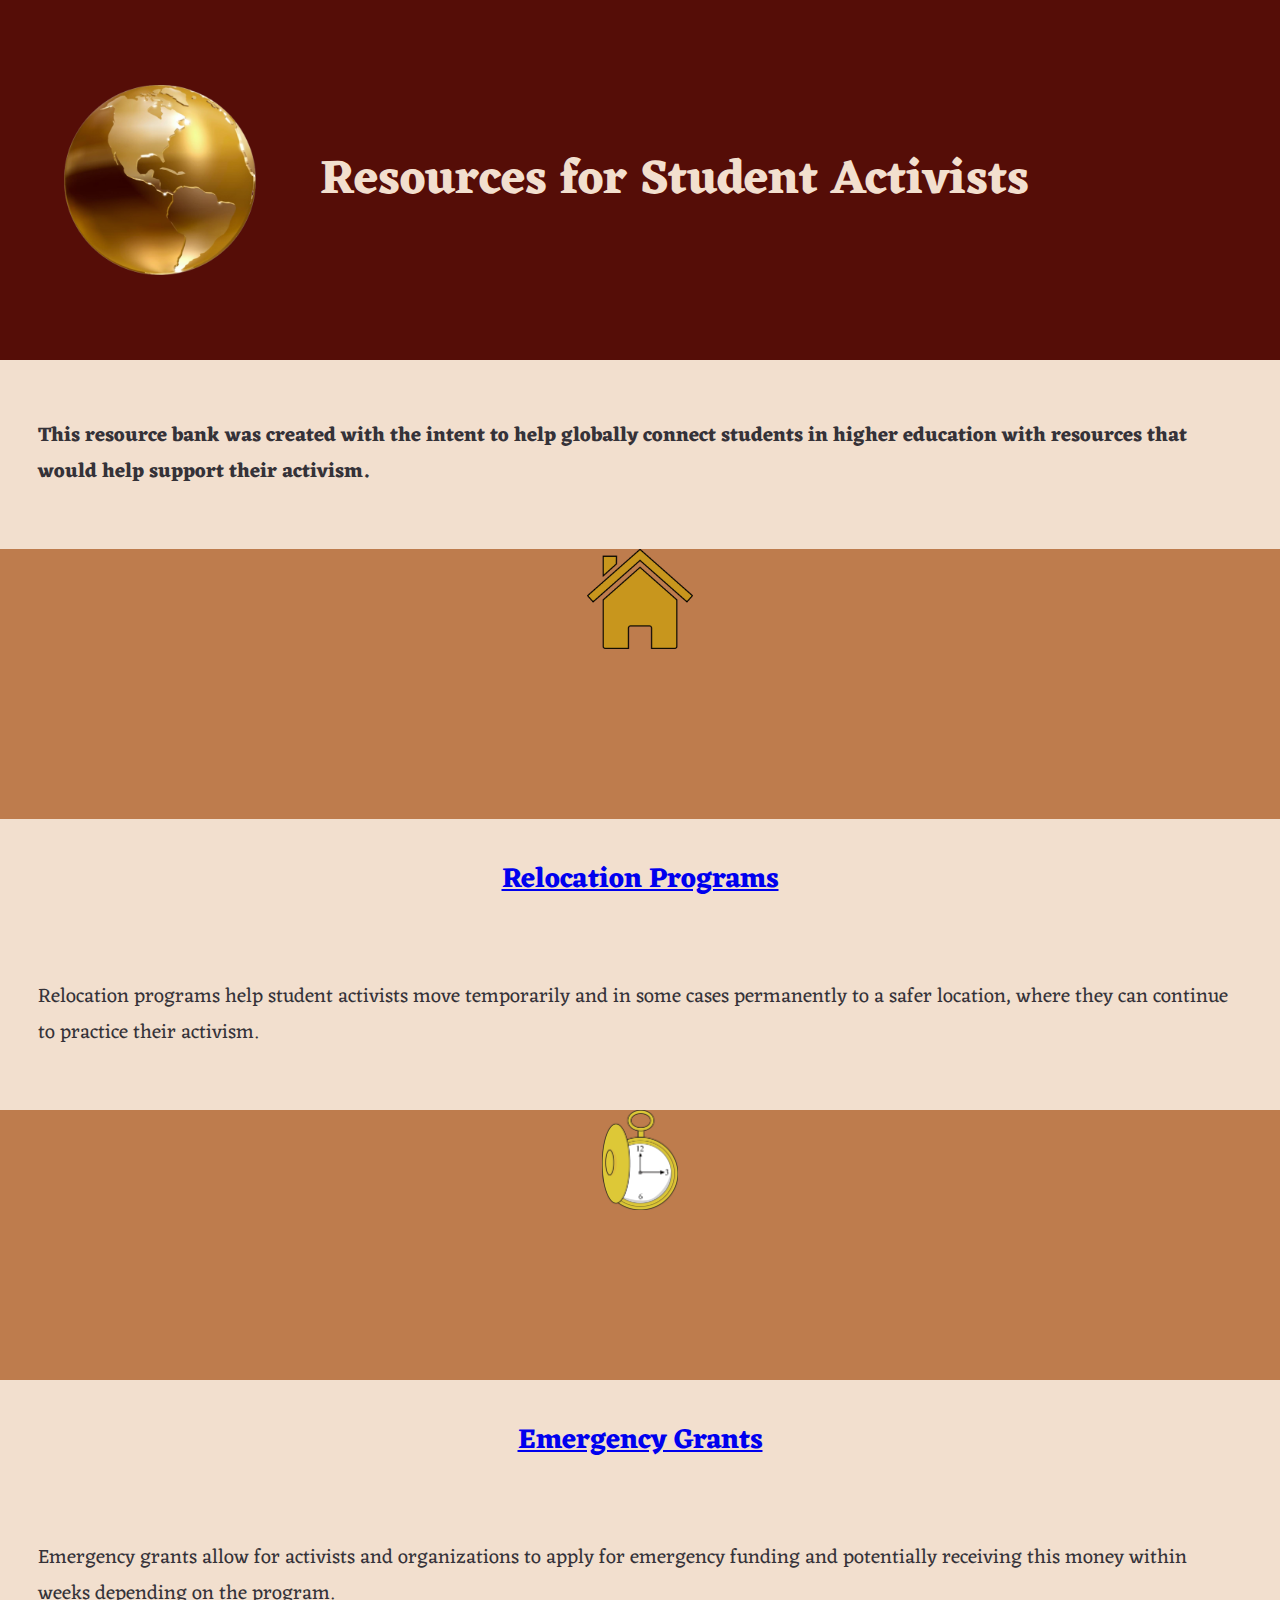
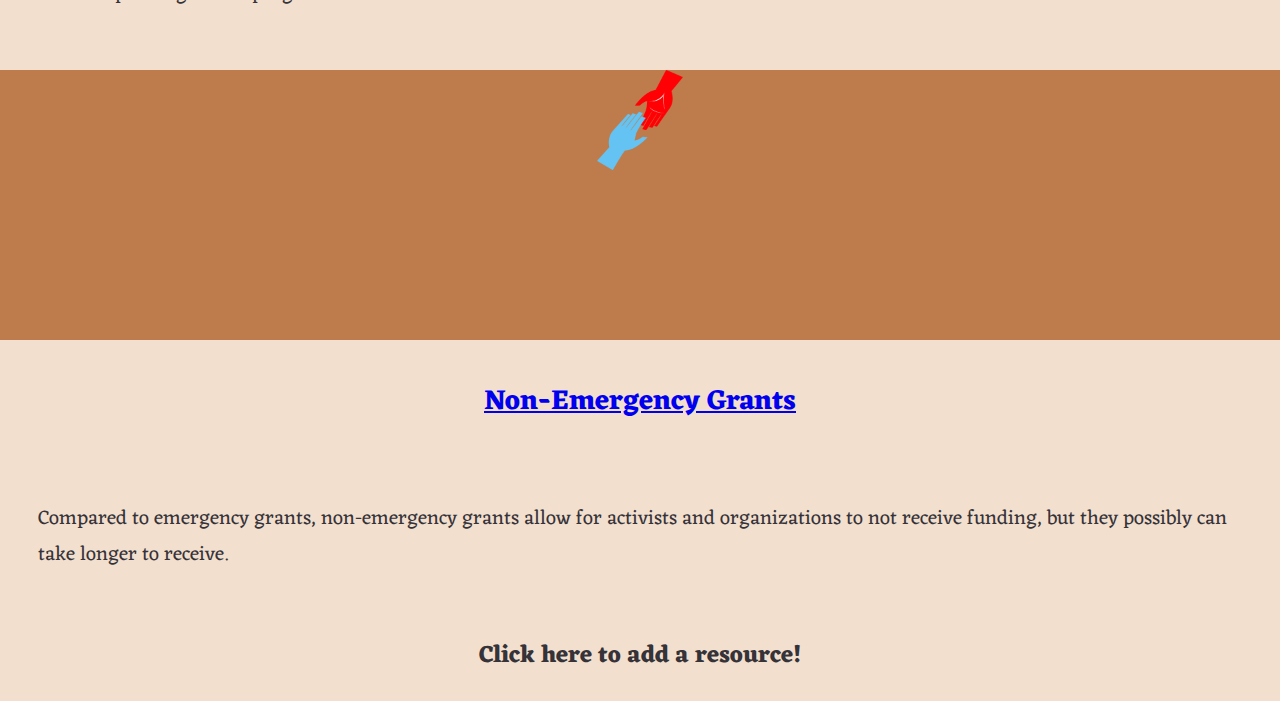
==== index.html @ 2c311758 "Sub section images and links added" ====
<!DOCTYPE html> 
<html lang="en">
    <head>
        <!-- c  onnection to css stylesheet & connection to google fonts-->
        <link rel="stylesheet" href="style.css" />
        <!--<link rel="" href=""main.js>-->
        <!-- connection to javascript -->

        <!--website's title-->
        <title> Student Activist Database </title>
    </head>

    <body>
        <div class="header">
            <!-- Golden globe image header -->  
            <img src="gold_globe.png" class="globe" alt= "A golden globe" height="100px" weight="100px" />
            <h1> Resources for Student Activists </h1>
        </div>
        
        <p><strong> This resource bank was created with the intent to help globally connect students in higher education with resources that would help support their activism. </strong></p>

        <div class="section_header">
            <img src="house.png" class="" alt= "A golden house" height="100" weight="100" />
        </div>

        <h2> <a href="relocation.html"> Relocation Programs </a></h2>
        <p> Relocation programs help student activists move temporarily and in some cases permanently to a safer location, where they can continue to practice their activism. </p>

        <div class="section_header">
            <img src="gold_clock.png" alt= "A golden clock" height="100" weight="100" />
        </div>
        <h2> <a href="emergency_grants.html"> Emergency Grants </a></h2>
        <p> Emergency grants allow for activists and organizations to apply for emergency funding and potentially receiving this money within weeks depending on the program. </p>

        <div class="section_header">
            <img src="hands.png" alt= "Two hands reaching out to each other" height="100" weight="100" />
        </div>
        <h2> <a href="non_emergency_grants.html"> Non-Emergency Grants </a></h2>
        <p> Compared to emergency grants, non-emergency grants allow for activists and organizations to not receive funding, but they possibly can take longer to receive. </p>

        <!-- This needs a comment box/want to add a button somewhere -->
        <h3> Click here to add a resource! </h3>
    
    </body>

</html>
---- style.css ----
@import url("https://fonts.googleapis.com/css?family=Eczar");

nav { 
  display: block;
  background-color: #be7c4d;
  width: 100vw; 
  height: 5vh;
  align-items: center;
}

.header {
  background-color: #550d07;
  width: 100vw;
  height: 75vh;
  display: flex; 
  flex-direction: column;
  justify-content:left;
  align-items: center;
}

.globe {
  padding: 1vw; 
  max-width:20%;
  height:auto;
}

.section_header {
  background-color: #be7c4d;
  width: 100vw;
  height: 30vh;
  text-align: center;
}

h1, h2 {
  font-weight: bold;
}

h1, h2, h3, p {
  font-family: 'Eczar', 'sans-serif';
  overflow-wrap: break-word;
}

h1 {
  color: #f2dfce;
  font-size: 0.75em; 
}

h2 {
  color: #3f220f;
  text-align: center;
  font-size: 0.5em; 
  padding: 1vw;
}

h3 {
  text-align: center;
  font-size: 0.5em; 
}

h3, p {
  color: #353238;
}

p {
  font-size: 0.25em; 
  padding: 3vw;
}

body {
  background-color: #f2dfce;
  margin: 0; 
  padding: 0; 
}

@media (min-width: 650px) {
  .header {
    height: 40vh; 
    flex-direction: row;
  }

  .section_header{
    height: 30vh;
  }

  .globe {
    padding: 5vw;
    max-width: 15%; 
  }

  h1 {
    font-size: 3em;
  }

  h2 {
    font-size: 1.75em; 
  }

  h3 {
    font-size: 1.5em;
  }

  p {
    font-size: 1.25em; 
  }
}
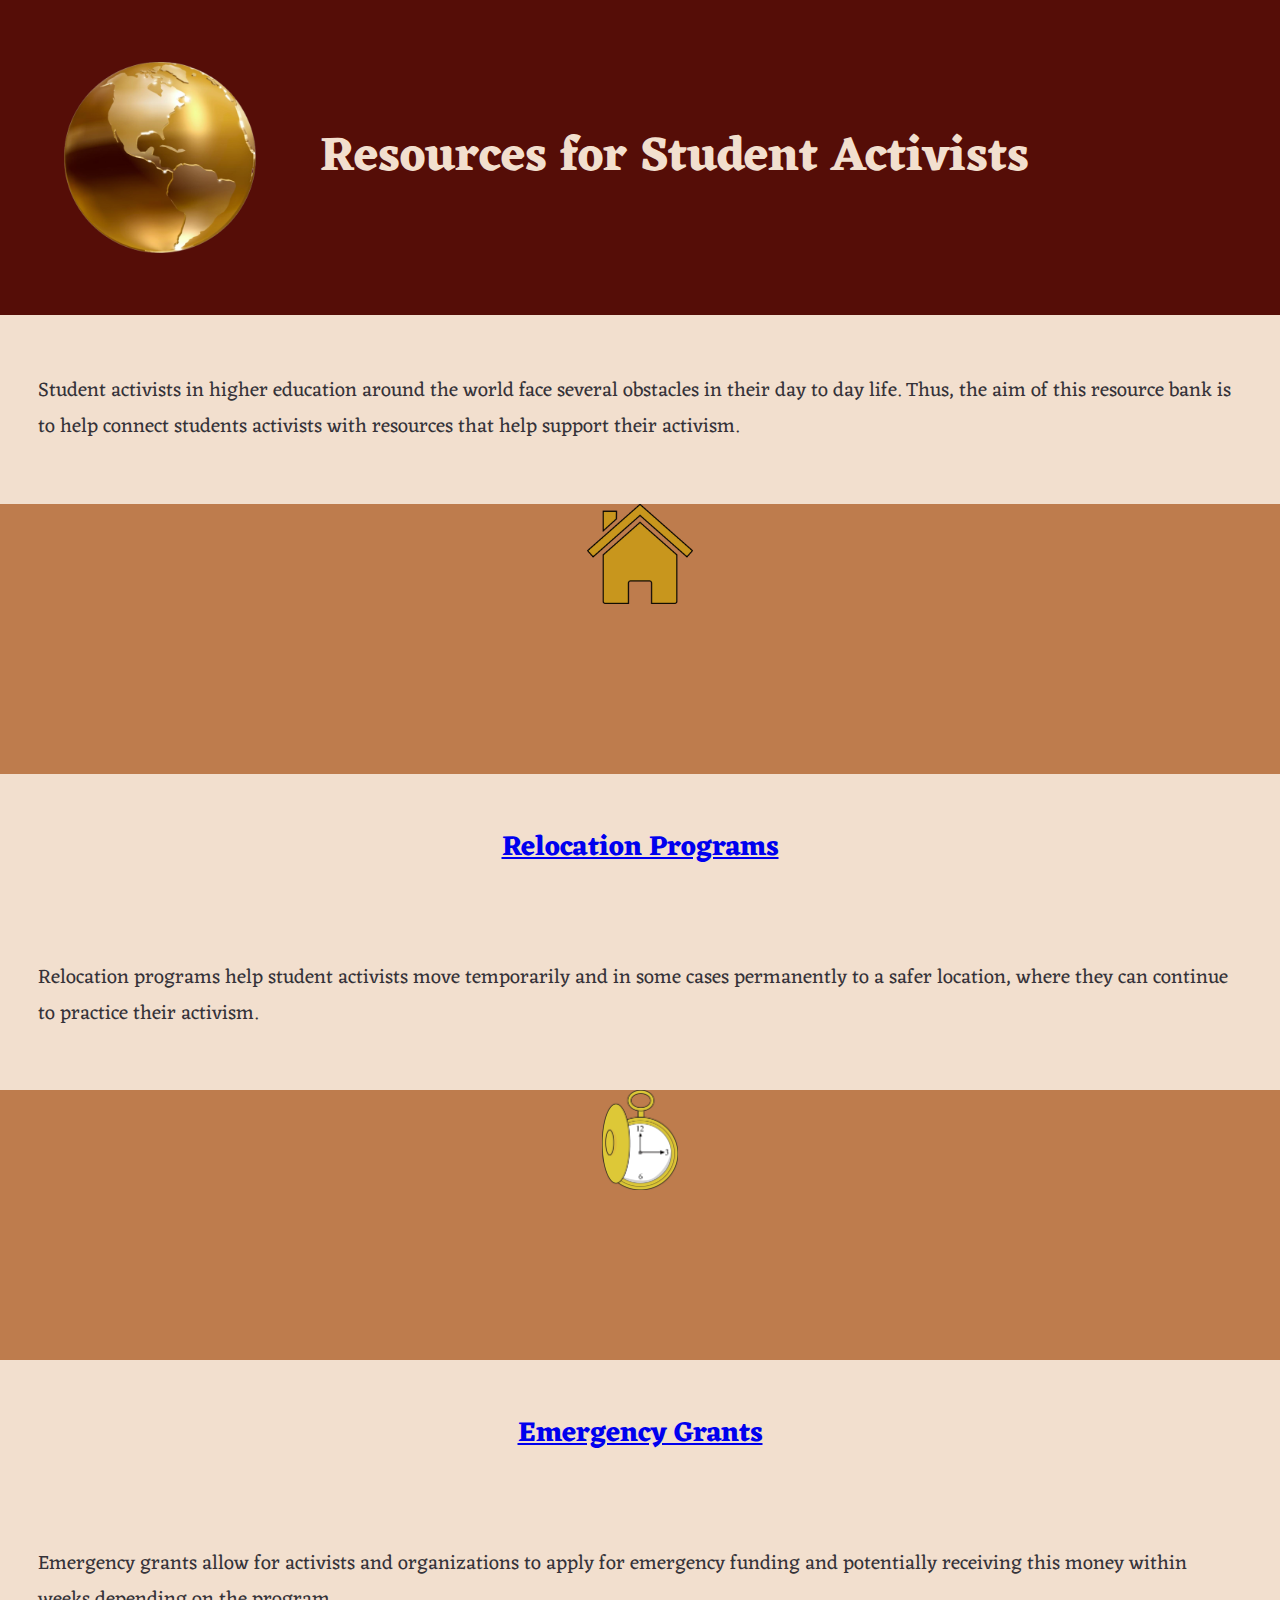
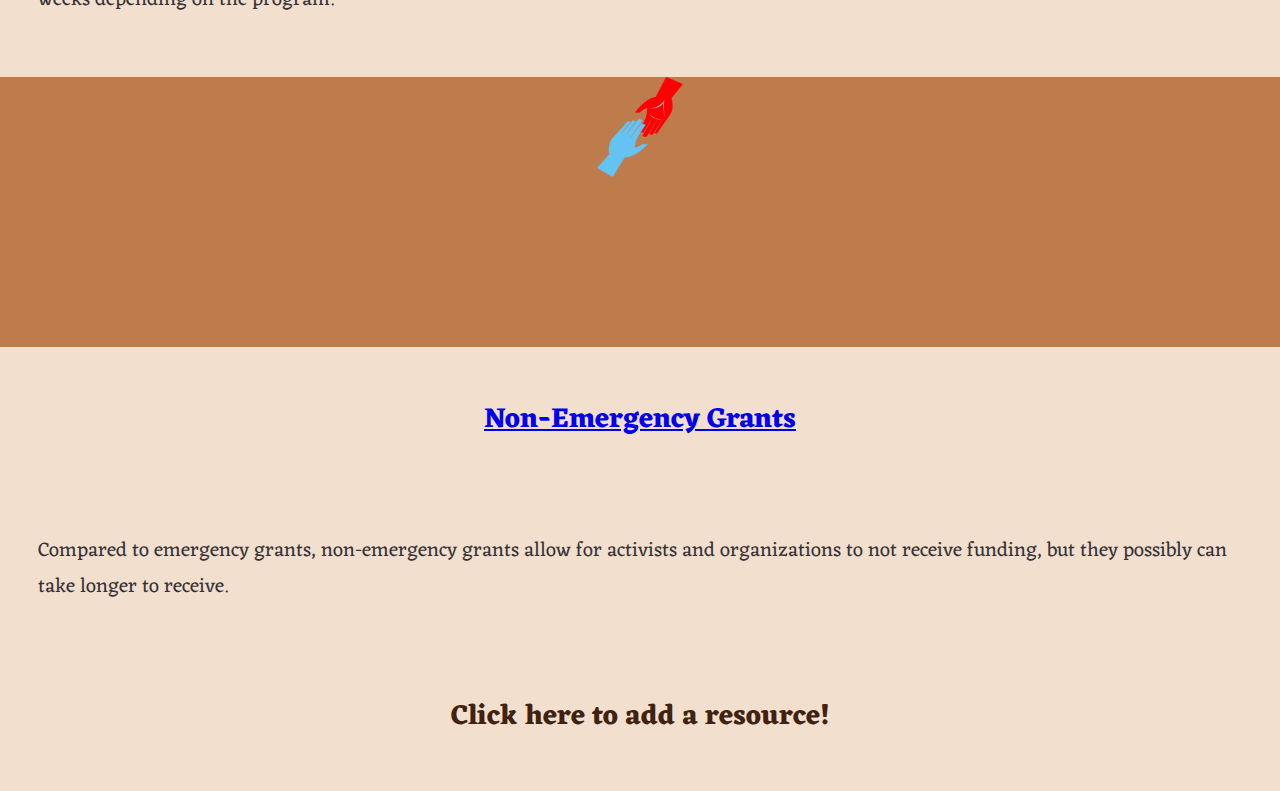
==== commit 55f50622: "Navigation bar updates" ====
--- a/index.html
+++ b/index.html
@@ -1,10 +1,11 @@
 <!DOCTYPE html> 
 <html lang="en">
     <head>
-        <!-- c  onnection to css stylesheet & connection to google fonts-->
+        <!-- connection to css stylesheet & connection to google fonts-->
         <link rel="stylesheet" href="style.css" />
+
+        <!-- connection to javascript -->
         <!--<link rel="" href=""main.js>-->
-        <!-- connection to javascript -->
 
         <!--website's title-->
         <title> Student Activist Database </title>
@@ -12,34 +13,37 @@
 
     <body>
         <div class="header">
-            <!-- Golden globe image header -->  
             <img src="gold_globe.png" class="globe" alt= "A golden globe" height="100px" weight="100px" />
             <h1> Resources for Student Activists </h1>
         </div>
         
-        <p><strong> This resource bank was created with the intent to help globally connect students in higher education with resources that would help support their activism. </strong></p>
+        <p> 
+            Student activists in higher education around the world face several obstacles in their day to day life. 
+            Thus, the aim of this resource bank is to help connect students activists with resources that help 
+            support their activism. 
+        </p>
 
         <div class="section_header">
             <img src="house.png" class="" alt= "A golden house" height="100" weight="100" />
         </div>
 
-        <h2> <a href="relocation.html"> Relocation Programs </a></h2>
+        <h2><a href="relocation.html"> Relocation Programs </a></h2>
         <p> Relocation programs help student activists move temporarily and in some cases permanently to a safer location, where they can continue to practice their activism. </p>
 
         <div class="section_header">
             <img src="gold_clock.png" alt= "A golden clock" height="100" weight="100" />
         </div>
-        <h2> <a href="emergency_grants.html"> Emergency Grants </a></h2>
+        <h2><a href="emergency_grants.html"> Emergency Grants </a></h2>
         <p> Emergency grants allow for activists and organizations to apply for emergency funding and potentially receiving this money within weeks depending on the program. </p>
 
         <div class="section_header">
             <img src="hands.png" alt= "Two hands reaching out to each other" height="100" weight="100" />
         </div>
-        <h2> <a href="non_emergency_grants.html"> Non-Emergency Grants </a></h2>
+        <h2><a href="non_emergency_grants.html"> Non-Emergency Grants </a></h2>
         <p> Compared to emergency grants, non-emergency grants allow for activists and organizations to not receive funding, but they possibly can take longer to receive. </p>
 
         <!-- This needs a comment box/want to add a button somewhere -->
-        <h3> Click here to add a resource! </h3>
+        <h2> Click here to add a resource! </h2>
     
     </body>
 
--- a/style.css
+++ b/style.css
@@ -1,11 +1,26 @@
 @import url("https://fonts.googleapis.com/css?family=Eczar");
 
 nav { 
-  display: block;
+  display: flex;
+  flex-direction: row;
+  justify-content:center;
+  align-items: center;
+  flex-wrap: wrap;
   background-color: #be7c4d;
   width: 100vw; 
   height: 5vh;
-  align-items: center;
+}
+
+nav li{
+  list-style-type: none;
+  display: block;
+  padding: 1vw;  
+  font-size: 0.25em; 
+}
+
+nav li a:hover {
+  background-color:#550d07;
+  color:#f2dfce; 
 }
 
 .header {
@@ -24,6 +39,7 @@
   height:auto;
 }
 
+/* Adding design to the sections */ 
 .section_header {
   background-color: #be7c4d;
   width: 100vw;
@@ -31,6 +47,13 @@
   text-align: center;
 }
 
+.sub_header_img { 
+  padding: 1.75vw; 
+  max-width:15%;
+  height:auto;
+}
+
+/* Changing heading and paragraphs */
 h1, h2 {
   font-weight: bold;
 }
@@ -52,29 +75,34 @@
   padding: 1vw;
 }
 
-h3 {
-  text-align: center;
-  font-size: 0.5em; 
-}
-
-h3, p {
+p {
   color: #353238;
-}
-
-p {
   font-size: 0.25em; 
   padding: 3vw;
 }
 
+/* The body of the website: */ 
 body {
   background-color: #f2dfce;
   margin: 0; 
   padding: 0; 
 }
 
-@media (min-width: 650px) {
+/* Rules for when the window's width exceeds 650 px: */
+@media (min-width: 700px) {
+  nav {
+    flex-direction: row;
+  }
+  
+  nav li{
+    list-style-type: none;
+    display:inline;
+    padding: 0.5vw 2.5vw;  
+    font-size: 1.25em; 
+  }
+
   .header {
-    height: 40vh; 
+    height: 35vh; 
     flex-direction: row;
   }
 
@@ -93,10 +121,7 @@
 
   h2 {
     font-size: 1.75em; 
-  }
-
-  h3 {
-    font-size: 1.5em;
+    padding: 2vw;
   }
 
   p {
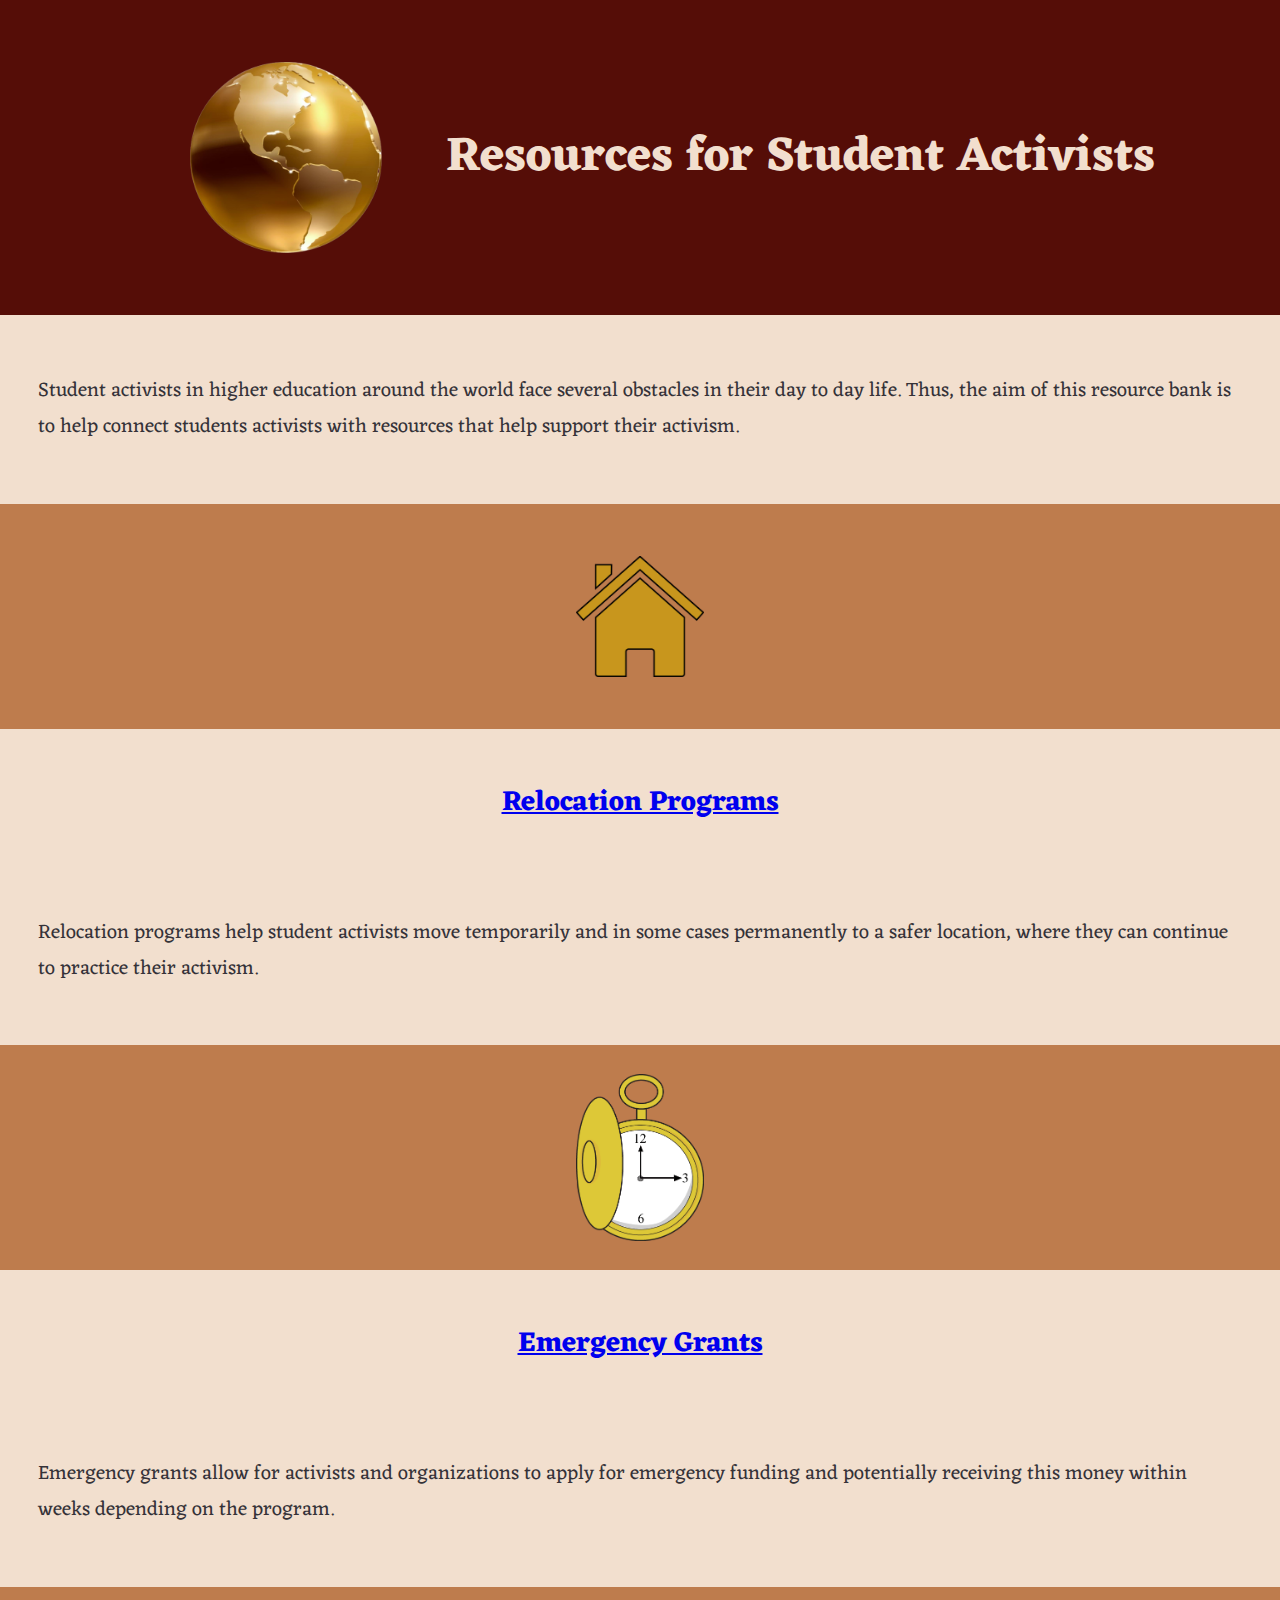
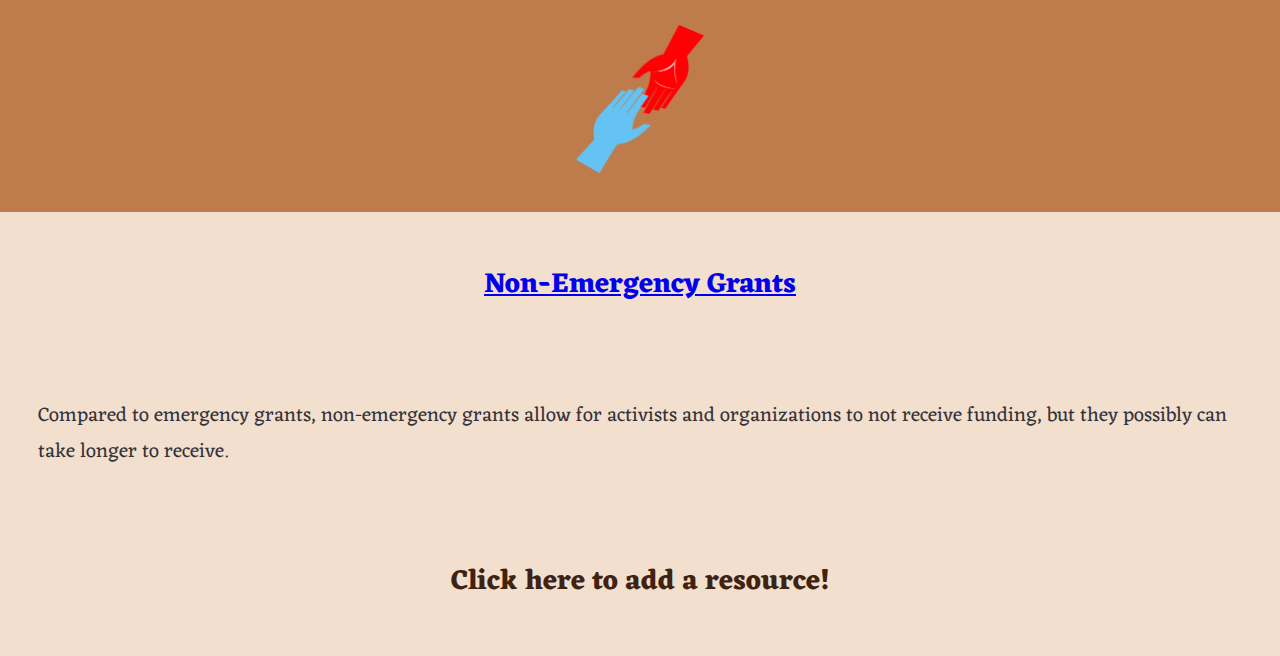
==== commit ebe11372: "Resizing images" ====
--- a/index.html
+++ b/index.html
@@ -13,7 +13,7 @@
 
     <body>
         <div class="header">
-            <img src="gold_globe.png" class="globe" alt= "A golden globe" height="100px" weight="100px" />
+            <img src="gold_globe.png" class="globe" alt="A golden globe" height="100px" weight="100px" />
             <h1> Resources for Student Activists </h1>
         </div>
         
--- a/style.css
+++ b/style.css
@@ -29,12 +29,13 @@
   height: 75vh;
   display: flex; 
   flex-direction: column;
-  justify-content:left;
+  justify-content:center;
   align-items: center;
+  text-align: center;
 }
 
 .globe {
-  padding: 1vw; 
+  padding: 0.5vw; 
   max-width:20%;
   height:auto;
 }
@@ -43,13 +44,22 @@
 .section_header {
   background-color: #be7c4d;
   width: 100vw;
-  height: 30vh;
-  text-align: center;
+  height: 35vh;
+  display: flex; 
+  flex-direction: column;
+  justify-content:center;
+  align-items: center;
 }
 
-.sub_header_img { 
+.section_header img {
+  padding: 1vw; 
+  max-width:15%;
+  height:auto;
+}
+
+.sub_page_img { 
   padding: 1.75vw; 
-  max-width:15%;
+  max-width:10%;
   height:auto;
 }
 
@@ -89,7 +99,7 @@
 }
 
 /* Rules for when the window's width exceeds 650 px: */
-@media (min-width: 700px) {
+@media (min-width: 650px) {
   nav {
     flex-direction: row;
   }
@@ -97,6 +107,7 @@
   nav li{
     list-style-type: none;
     display:inline;
+    /*TO DO: fix padding*/ 
     padding: 0.5vw 2.5vw;  
     font-size: 1.25em; 
   }
@@ -106,13 +117,23 @@
     flex-direction: row;
   }
 
-  .section_header{
-    height: 30vh;
-  }
-
   .globe {
     padding: 5vw;
     max-width: 15%; 
+  }
+
+  .sub_page_img {
+    padding: 5vw;
+    max-width: 5%; 
+  }
+
+  .section_header{
+    height: 25vh;
+  }
+
+  .section_header img {
+    padding: 5vw;
+    max-width: 10%;
   }
 
   h1 {
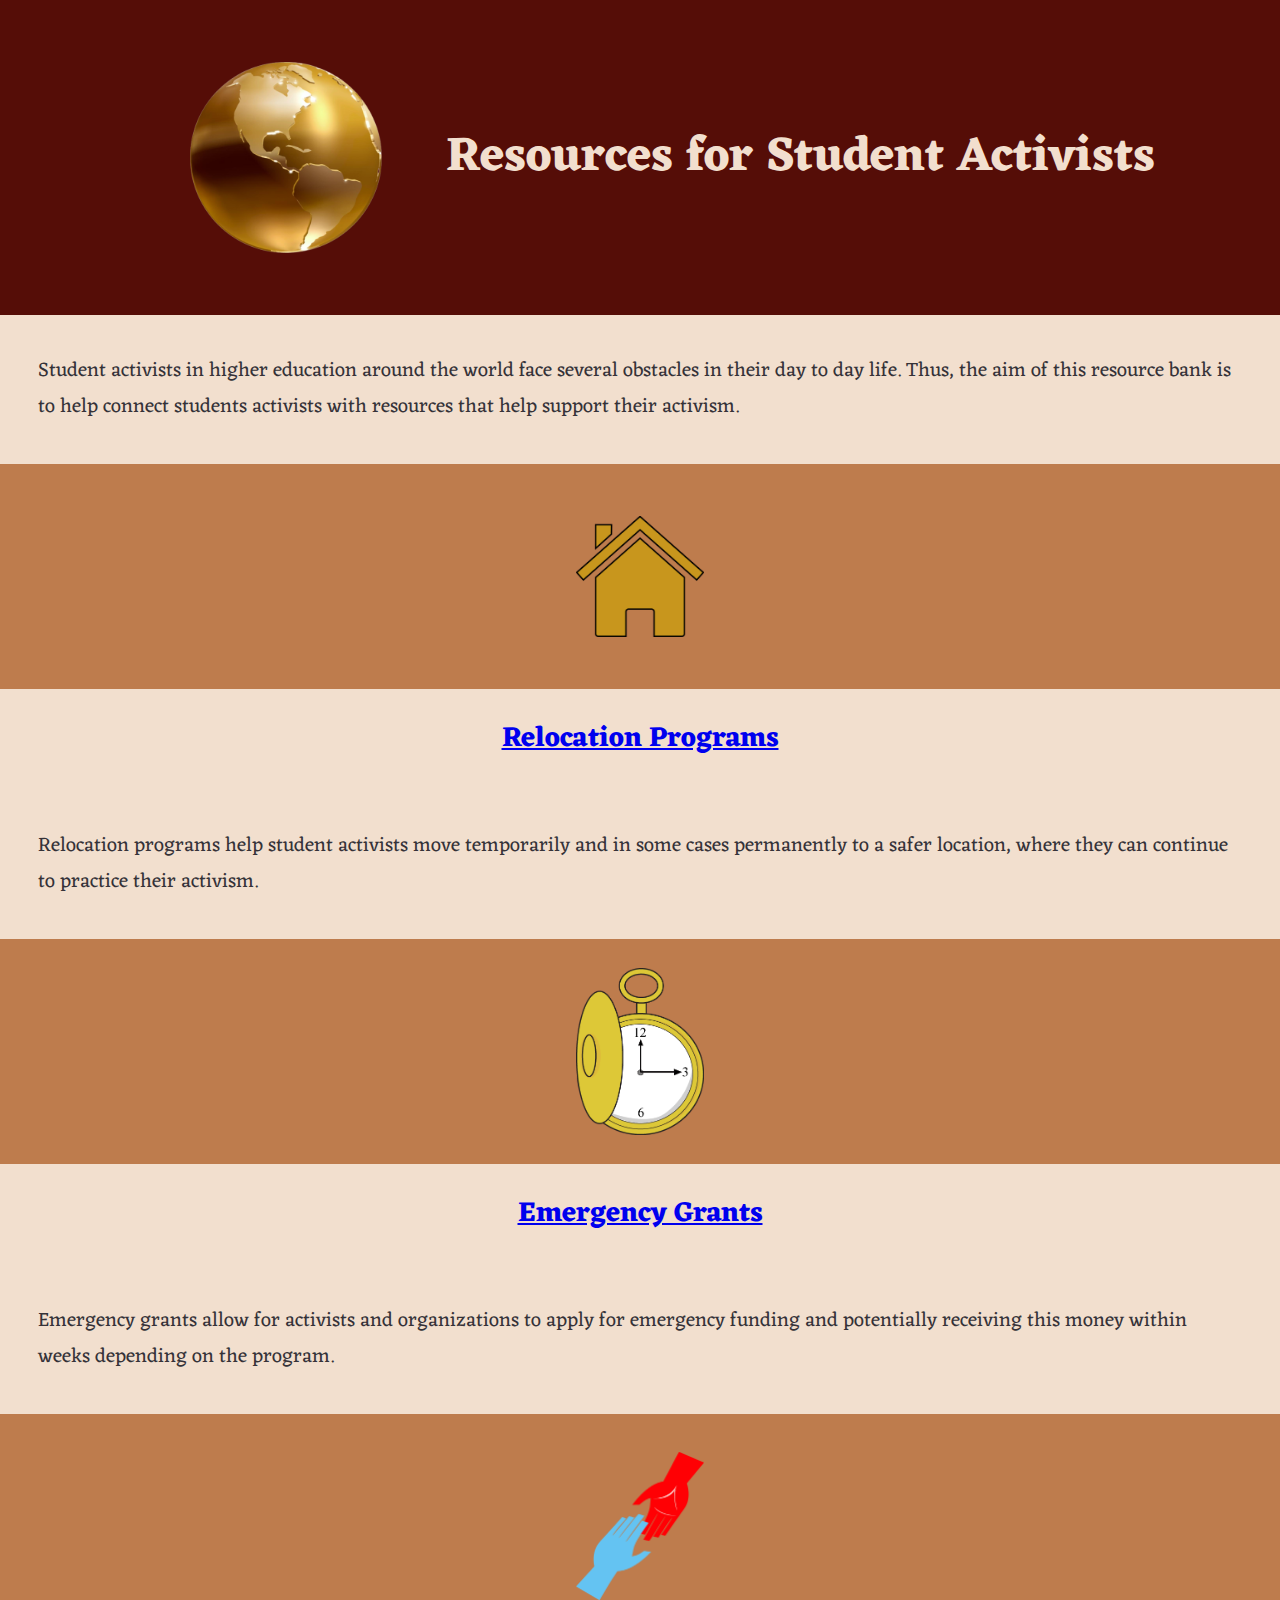
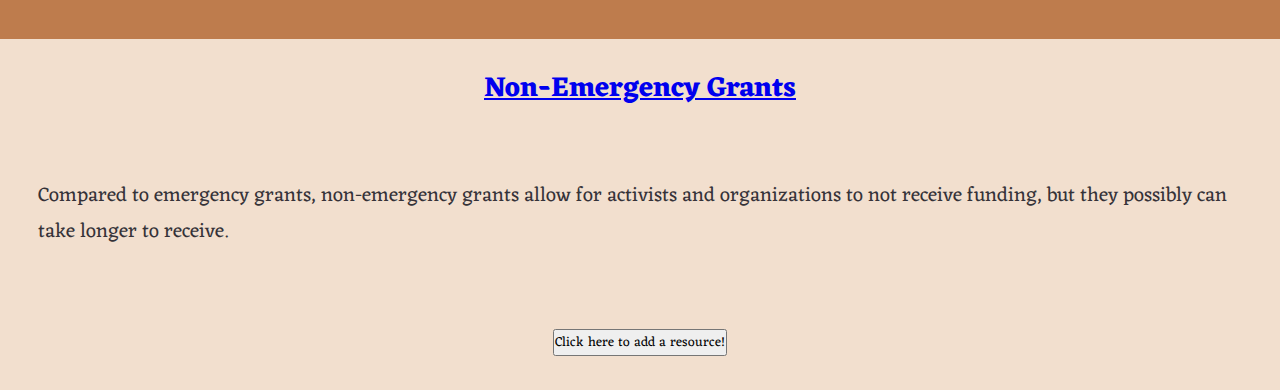
==== commit 58110e6c: "Adding button functionality" ====
--- a/index.html
+++ b/index.html
@@ -3,9 +3,6 @@
     <head>
         <!-- connection to css stylesheet & connection to google fonts-->
         <link rel="stylesheet" href="style.css" />
-
-        <!-- connection to javascript -->
-        <!--<link rel="" href=""main.js>-->
 
         <!--website's title-->
         <title> Student Activist Database </title>
@@ -43,8 +40,9 @@
         <p> Compared to emergency grants, non-emergency grants allow for activists and organizations to not receive funding, but they possibly can take longer to receive. </p>
 
         <!-- This needs a comment box/want to add a button somewhere -->
-        <h2> Click here to add a resource! </h2>
+        <h2><button> Click here to add a resource! </button></h2>
     
+        <script src="./main.js"></script>
     </body>
 
 </html>--- a/style.css
+++ b/style.css
@@ -1,24 +1,31 @@
 @import url("https://fonts.googleapis.com/css?family=Eczar");
 
-nav { 
-  display: flex;
-  flex-direction: row;
-  justify-content:center;
-  align-items: center;
-  flex-wrap: wrap;
-  background-color: #be7c4d;
-  width: 100vw; 
-  height: 5vh;
+* {
+  margin: 0; 
+  padding: 0; 
+  font-family: 'Eczar', 'sans-serif';
+  overflow-wrap: break-word;
 }
 
-nav li{
-  list-style-type: none;
-  display: block;
-  padding: 1vw;  
-  font-size: 0.25em; 
+nav {
+  background-color: #be7c4d;
+  display: flex;
+  align-items: center;
+  justify-content: space-between;
+  padding: 0.25vw;
 }
 
-nav li a:hover {
+nav ul li {
+  list-style: none;
+  display: inline-block;
+  margin: 0.25vw 3vw;
+}
+
+nav ul li a {
+  color: #550d07;  
+}
+
+nav ul li a:hover {
   background-color:#550d07;
   color:#f2dfce; 
 }
@@ -26,11 +33,11 @@
 .header {
   background-color: #550d07;
   width: 100vw;
-  height: 75vh;
+  height: 60vh;
   display: flex; 
   flex-direction: column;
+  align-items: center;
   justify-content:center;
-  align-items: center;
   text-align: center;
 }
 
@@ -44,7 +51,7 @@
 .section_header {
   background-color: #be7c4d;
   width: 100vw;
-  height: 35vh;
+  height: 40vh;
   display: flex; 
   flex-direction: column;
   justify-content:center;
@@ -68,11 +75,6 @@
   font-weight: bold;
 }
 
-h1, h2, h3, p {
-  font-family: 'Eczar', 'sans-serif';
-  overflow-wrap: break-word;
-}
-
 h1 {
   color: #f2dfce;
   font-size: 0.75em; 
@@ -85,9 +87,12 @@
   padding: 1vw;
 }
 
+p, li { 
+  font-size: 0.25em;
+  color: #353238;
+}
+
 p {
-  color: #353238;
-  font-size: 0.25em; 
   padding: 3vw;
 }
 
@@ -98,20 +103,19 @@
   padding: 0; 
 }
 
+/* Rules for when the window's width exceeds 900 px: */
+@media (min-width: 900px) {
+  nav {
+    height: 10vh; 
+  }
+  nav ul li{
+    padding: 0.5vw;  
+    font-size: 2em; 
+  }  
+}
+
 /* Rules for when the window's width exceeds 650 px: */
 @media (min-width: 650px) {
-  nav {
-    flex-direction: row;
-  }
-  
-  nav li{
-    list-style-type: none;
-    display:inline;
-    /*TO DO: fix padding*/ 
-    padding: 0.5vw 2.5vw;  
-    font-size: 1.25em; 
-  }
-
   .header {
     height: 35vh; 
     flex-direction: row;
@@ -124,7 +128,7 @@
 
   .sub_page_img {
     padding: 5vw;
-    max-width: 5%; 
+    max-width: 10%; 
   }
 
   .section_header{
@@ -145,7 +149,7 @@
     padding: 2vw;
   }
 
-  p {
+  p, li {
     font-size: 1.25em; 
   }
 }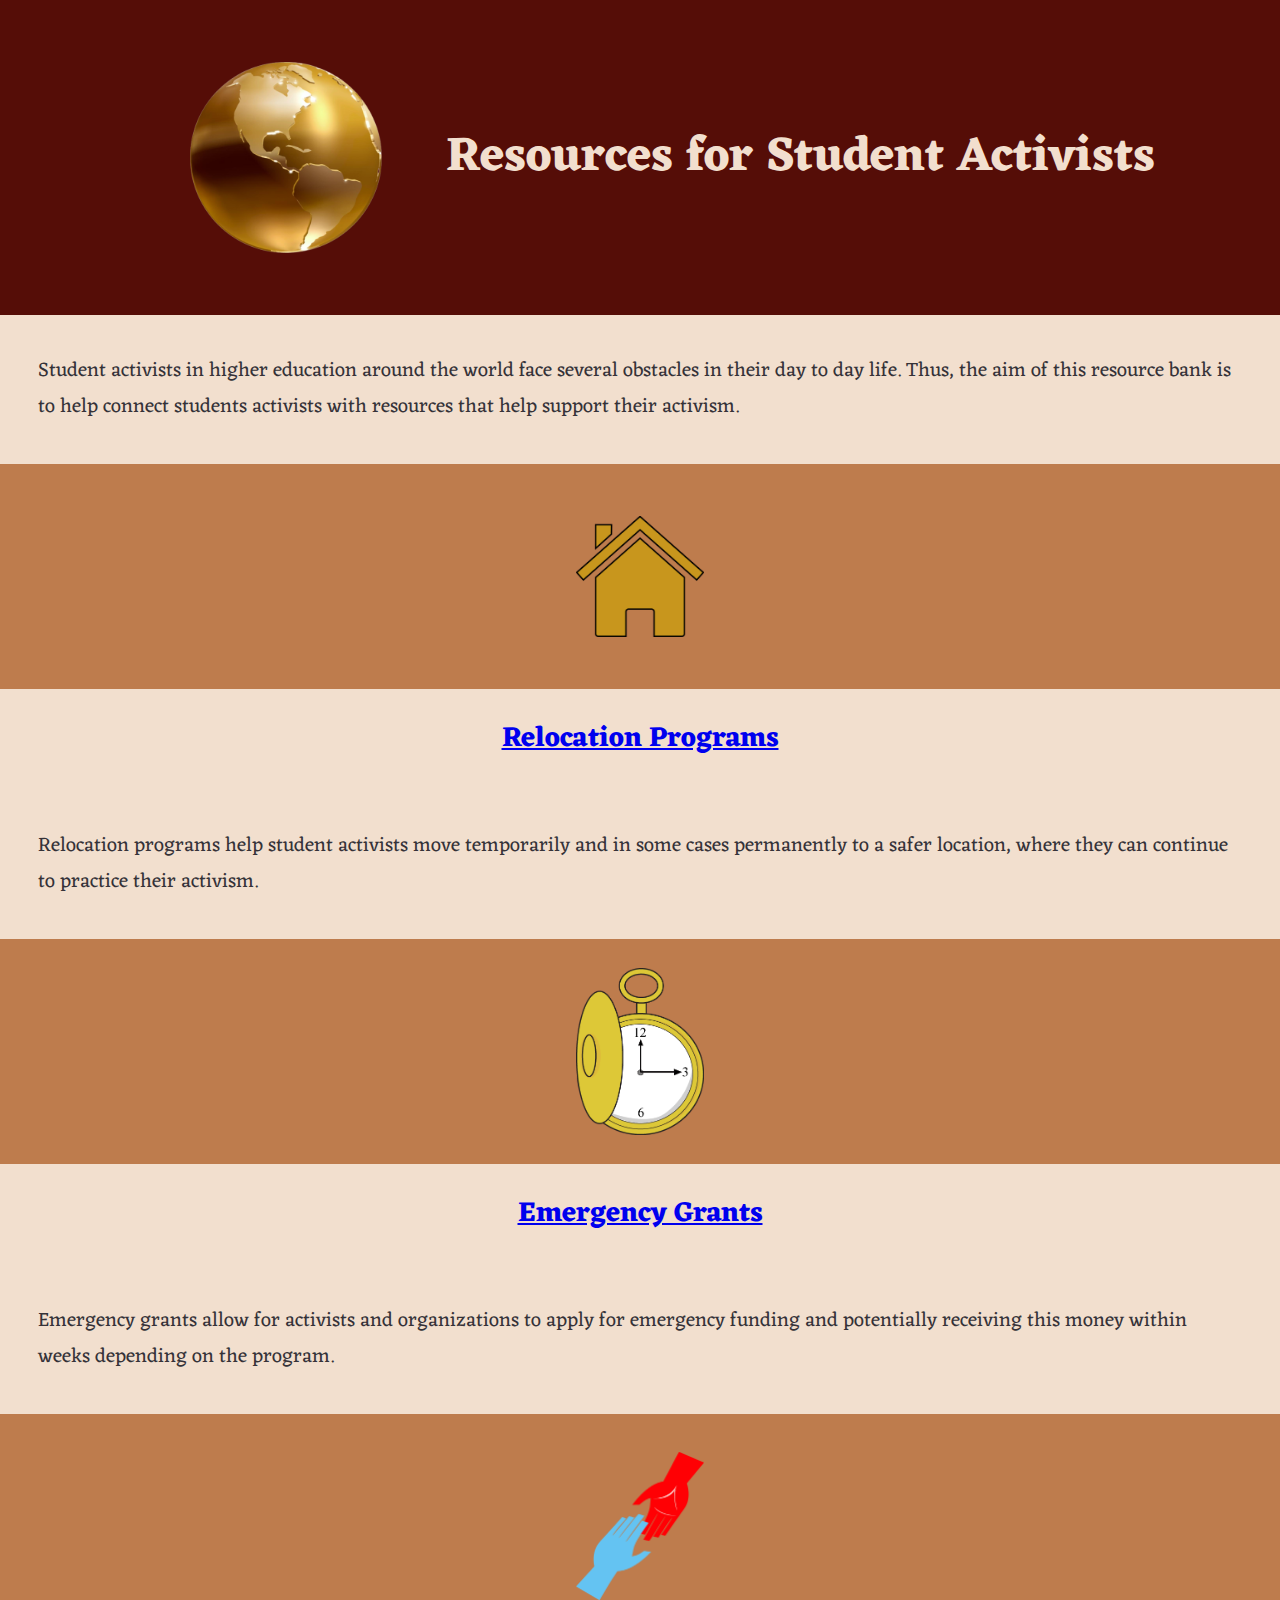
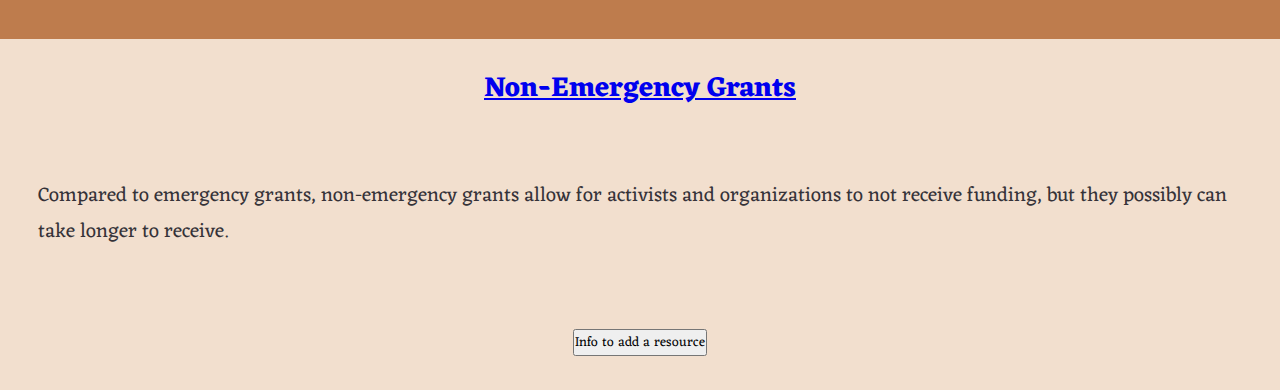
==== commit d243077f: "Added commands to button (fixed update)" ====
--- a/index.html
+++ b/index.html
@@ -39,9 +39,12 @@
         <h2><a href="non_emergency_grants.html"> Non-Emergency Grants </a></h2>
         <p> Compared to emergency grants, non-emergency grants allow for activists and organizations to not receive funding, but they possibly can take longer to receive. </p>
 
-        <!-- This needs a comment box/want to add a button somewhere -->
-        <h2><button> Click here to add a resource! </button></h2>
-    
+        <div id = buttonInfo>
+            <!-- This needs a comment box/want to add a button somewhere -->
+            <h2><button> Info to add a resource </button></h2>
+
+        </div>
+
         <script src="./main.js"></script>
     </body>
 
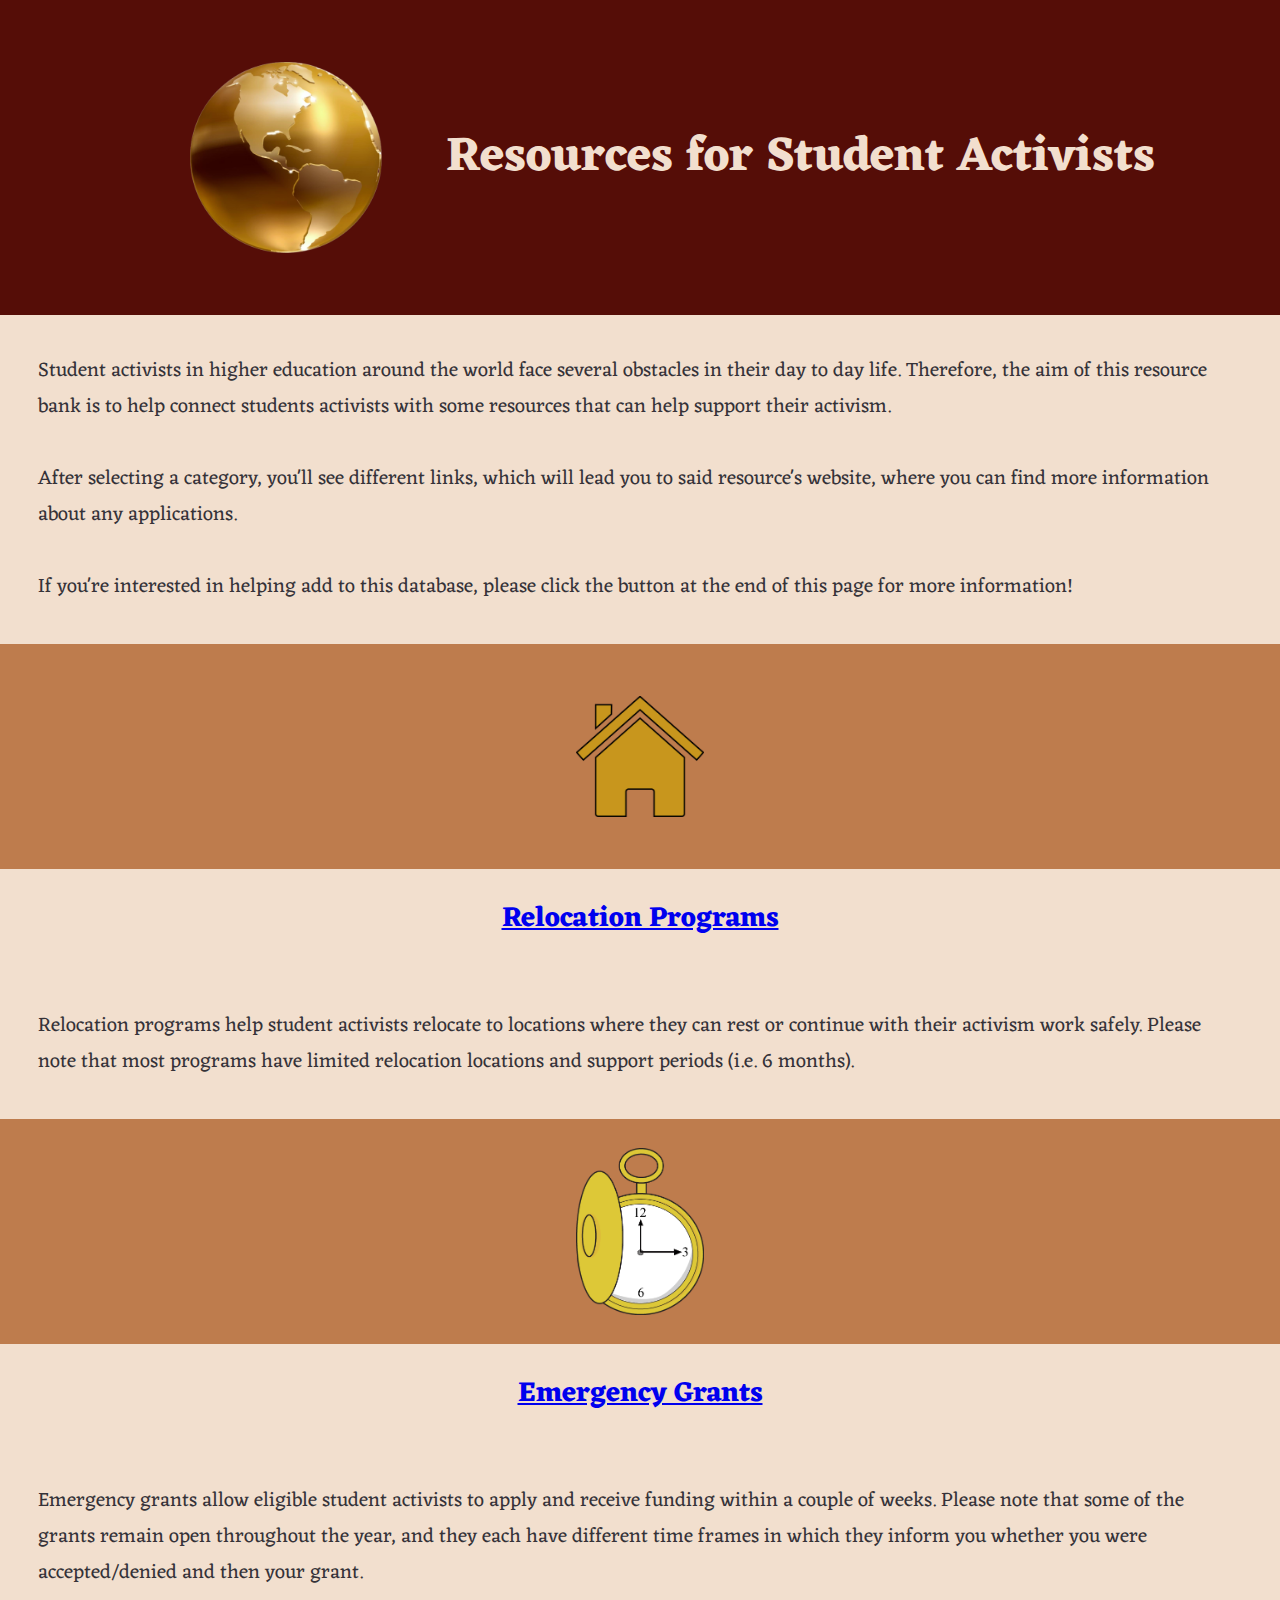
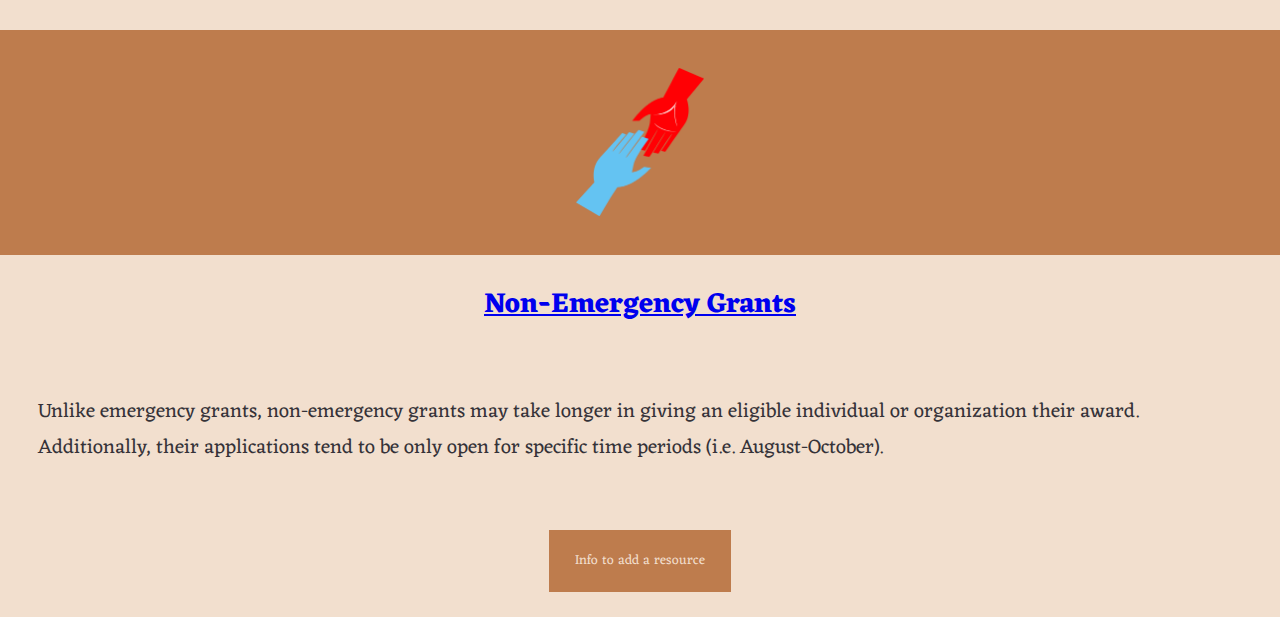
==== commit 6c6c89ef: "Updating text on homepage" ====
--- a/index.html
+++ b/index.html
@@ -15,9 +15,17 @@
         </div>
         
         <p> 
-            Student activists in higher education around the world face several obstacles in their day to day life. 
-            Thus, the aim of this resource bank is to help connect students activists with resources that help 
-            support their activism. 
+            Student activists in higher education around the world face several
+            obstacles in their day to day life. Therefore, the aim of this 
+            resource bank is to help connect students activists with some 
+            resources that can help support their activism.<br>
+            <br>
+            After selecting a category, you'll see different links, which will 
+            lead you to said resource's website, where you can find more
+            information about any applications. <br>
+            <br>
+            If you're interested in helping add to this database, please click
+            the button at the end of this page for more information! 
         </p>
 
         <div class="section_header">
@@ -25,27 +33,46 @@
         </div>
 
         <h2><a href="relocation.html"> Relocation Programs </a></h2>
-        <p> Relocation programs help student activists move temporarily and in some cases permanently to a safer location, where they can continue to practice their activism. </p>
+
+        <p> 
+            Relocation programs help student activists relocate to locations
+            where they can rest or continue with their activism work safely. 
+            Please note that most programs have limited relocation locations
+            and support periods (i.e. 6 months). 
+        </p>
 
         <div class="section_header">
             <img src="gold_clock.png" alt= "A golden clock" height="100" weight="100" />
         </div>
+
         <h2><a href="emergency_grants.html"> Emergency Grants </a></h2>
-        <p> Emergency grants allow for activists and organizations to apply for emergency funding and potentially receiving this money within weeks depending on the program. </p>
+
+        <p> 
+            Emergency grants allow eligible student activists to apply and 
+            receive funding within a couple of weeks. Please note that some
+            of the grants remain open throughout the year, and they each have 
+            different time frames in which they inform you whether you were 
+            accepted/denied and then your grant.  
+        </p>
 
         <div class="section_header">
             <img src="hands.png" alt= "Two hands reaching out to each other" height="100" weight="100" />
         </div>
+
         <h2><a href="non_emergency_grants.html"> Non-Emergency Grants </a></h2>
-        <p> Compared to emergency grants, non-emergency grants allow for activists and organizations to not receive funding, but they possibly can take longer to receive. </p>
+        
+        <p> 
+            Unlike emergency grants, non-emergency grants may take longer in
+            giving an eligible individual or organization their award. 
+            Additionally, their applications tend to be only open for specific
+            time periods (i.e. August-October).   
+        </p>
 
         <div id = buttonInfo>
-            <!-- This needs a comment box/want to add a button somewhere -->
             <h2><button> Info to add a resource </button></h2>
-
         </div>
 
-        <script src="./main.js"></script>
+        <script src="main.js"></script>
     </body>
 
 </html>--- a/style.css
+++ b/style.css
@@ -96,6 +96,14 @@
   padding: 3vw;
 }
 
+/* Changing the button appearance: */
+button {
+  background-color:#be7c4d;
+  color:#f2dfce;  
+  border: none;
+  padding: 1.5vw 2vw;  
+}
+
 /* The body of the website: */ 
 body {
   background-color: #f2dfce;
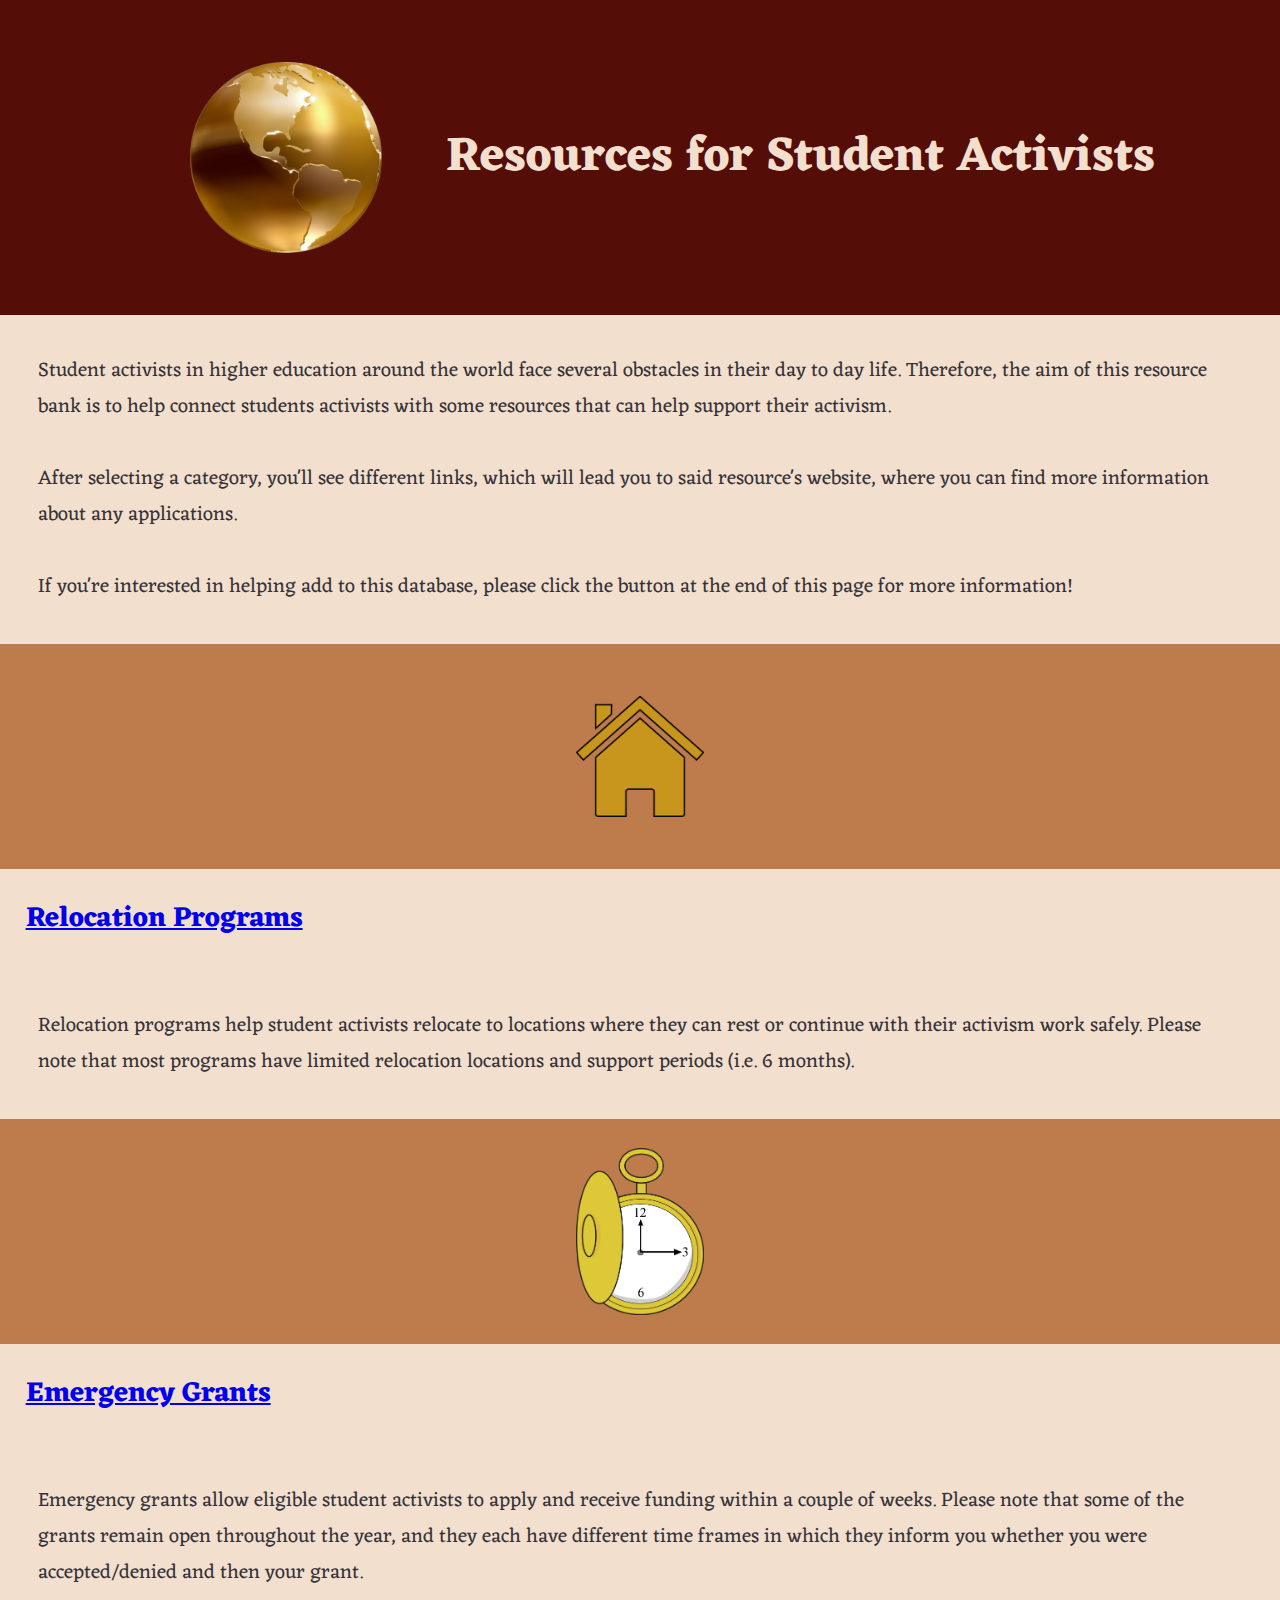
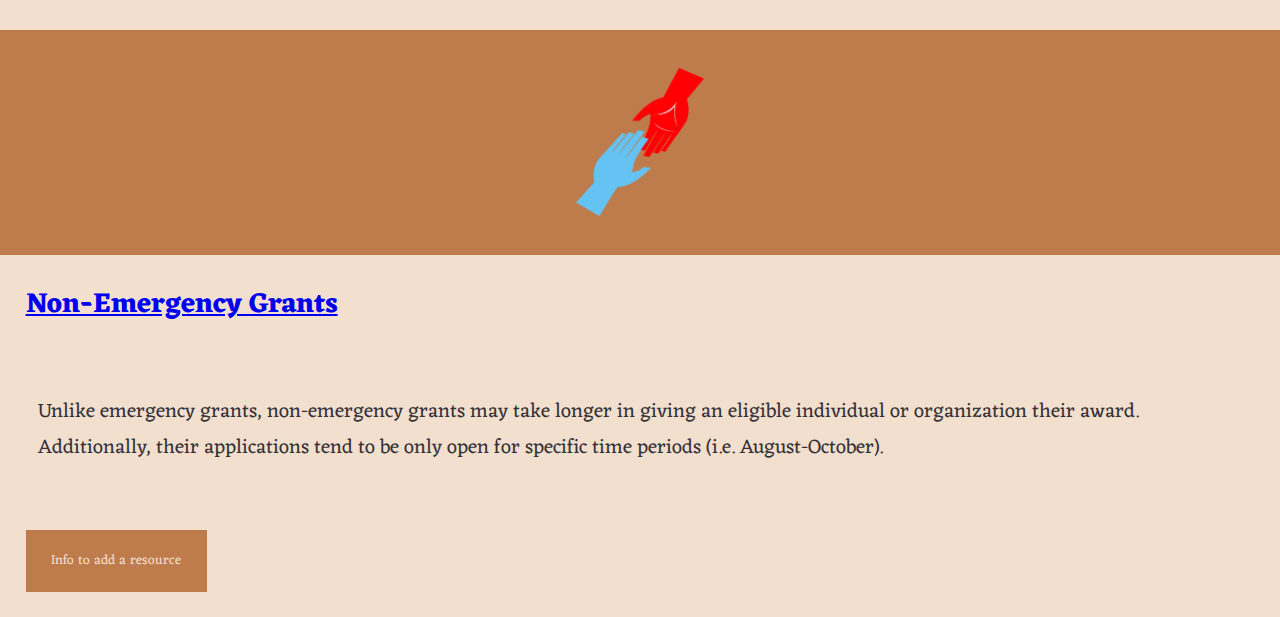
==== commit 5d290312: "Added info to sub pages" ====
--- a/index.html
+++ b/index.html
@@ -1,6 +1,10 @@
 <!DOCTYPE html> 
 <html lang="en">
     <head>
+        <meta charset="UTF-8">
+        <meta http-equiv="X-UA-Compatible" content="IE=edge">
+        <meta name="viewport" content="device-width, initial-scale=1.0">
+
         <!-- connection to css stylesheet & connection to google fonts-->
         <link rel="stylesheet" href="style.css" />
 
@@ -14,7 +18,7 @@
             <h1> Resources for Student Activists </h1>
         </div>
         
-        <p> 
+        <p id="intro_text"> 
             Student activists in higher education around the world face several
             obstacles in their day to day life. Therefore, the aim of this 
             resource bank is to help connect students activists with some 
--- a/style.css
+++ b/style.css
@@ -9,10 +9,10 @@
 
 nav {
   background-color: #be7c4d;
+  width: 100vw;
   display: flex;
   align-items: center;
   justify-content: space-between;
-  padding: 0.25vw;
 }
 
 nav ul li {
@@ -82,7 +82,7 @@
 
 h2 {
   color: #3f220f;
-  text-align: center;
+  text-align: start;
   font-size: 0.5em; 
   padding: 1vw;
 }
@@ -114,7 +114,7 @@
 /* Rules for when the window's width exceeds 900 px: */
 @media (min-width: 900px) {
   nav {
-    height: 10vh; 
+    height: 10vh;  
   }
   nav ul li{
     padding: 0.5vw;  
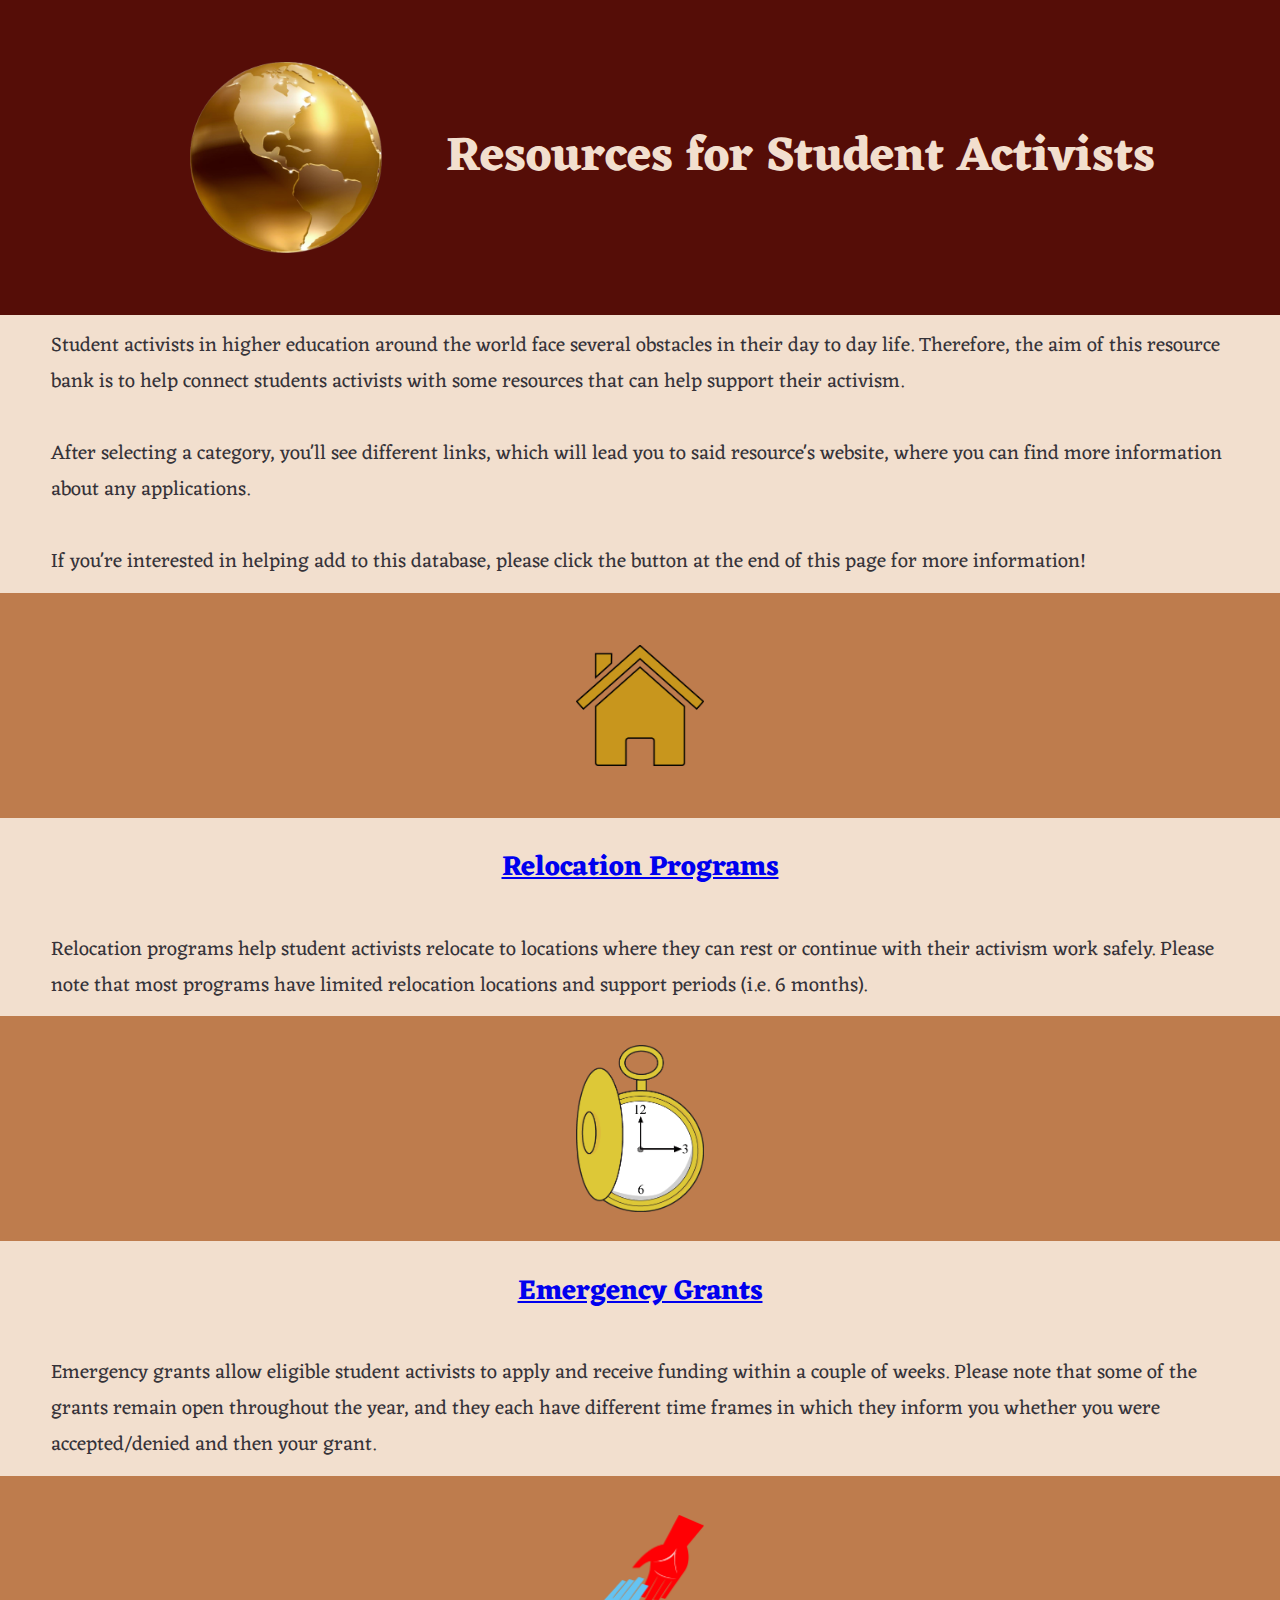
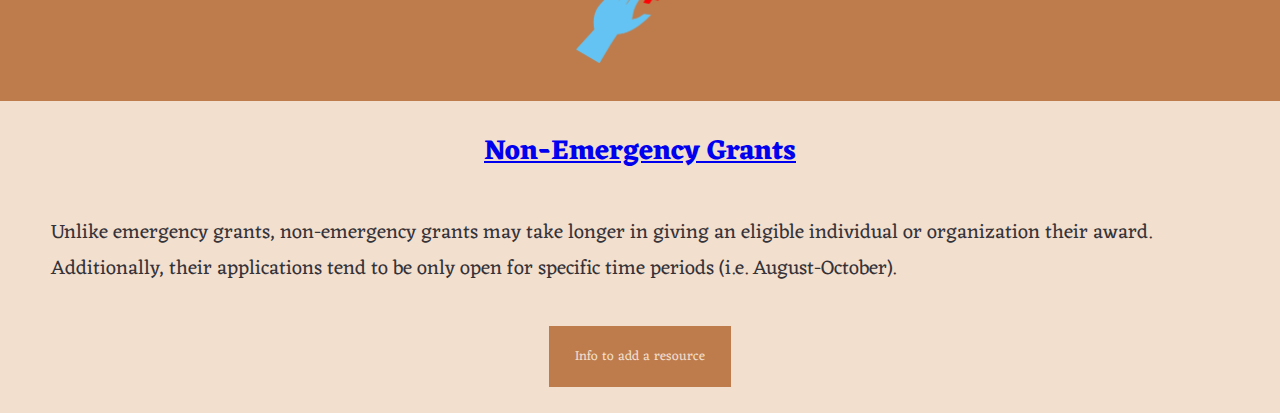
==== commit a67ceb49: "Reformatting code in all pages" ====
--- a/index.html
+++ b/index.html
@@ -13,6 +13,7 @@
     </head>
 
     <body>
+        <!-- website's header -->
         <div class="header">
             <img src="gold_globe.png" class="globe" alt="A golden globe" height="100px" weight="100px" />
             <h1> Resources for Student Activists </h1>
@@ -35,8 +36,7 @@
         <div class="section_header">
             <img src="house.png" class="" alt= "A golden house" height="100" weight="100" />
         </div>
-
-        <h2><a href="relocation.html"> Relocation Programs </a></h2>
+        <h2 class="sub_intro_text"><a href="relocation.html"> Relocation Programs </a></h2>
 
         <p> 
             Relocation programs help student activists relocate to locations
@@ -48,8 +48,7 @@
         <div class="section_header">
             <img src="gold_clock.png" alt= "A golden clock" height="100" weight="100" />
         </div>
-
-        <h2><a href="emergency_grants.html"> Emergency Grants </a></h2>
+        <h2 class="sub_intro_text"><a href="emergency_grants.html"> Emergency Grants </a></h2>
 
         <p> 
             Emergency grants allow eligible student activists to apply and 
@@ -62,8 +61,7 @@
         <div class="section_header">
             <img src="hands.png" alt= "Two hands reaching out to each other" height="100" weight="100" />
         </div>
-
-        <h2><a href="non_emergency_grants.html"> Non-Emergency Grants </a></h2>
+        <h2 class="sub_intro_text"><a href="non_emergency_grants.html"> Non-Emergency Grants </a></h2>
         
         <p> 
             Unlike emergency grants, non-emergency grants may take longer in
@@ -72,8 +70,9 @@
             time periods (i.e. August-October).   
         </p>
 
+        <!-- button to add information -->
         <div id = buttonInfo>
-            <h2><button> Info to add a resource </button></h2>
+            <h2 id="button_text"><button> Info to add a resource </button></h2>
         </div>
 
         <script src="main.js"></script>
--- a/style.css
+++ b/style.css
@@ -25,13 +25,15 @@
   color: #550d07;  
 }
 
+nav ul li a:hover, .header {
+  background-color:#550d07;
+}
+
 nav ul li a:hover {
-  background-color:#550d07;
   color:#f2dfce; 
 }
 
 .header {
-  background-color: #550d07;
   width: 100vw;
   height: 60vh;
   display: flex; 
@@ -47,7 +49,7 @@
   height:auto;
 }
 
-/* Adding design to the sections */ 
+/* Adding design to the sections: */ 
 .section_header {
   background-color: #be7c4d;
   width: 100vw;
@@ -64,13 +66,14 @@
   height:auto;
 }
 
+/* Formatting subpages' header images: */
 .sub_page_img { 
   padding: 1.75vw; 
   max-width:10%;
   height:auto;
 }
 
-/* Changing heading and paragraphs */
+/* Changing heading and paragraphs: */
 h1, h2 {
   font-weight: bold;
 }
@@ -84,7 +87,11 @@
   color: #3f220f;
   text-align: start;
   font-size: 0.5em; 
-  padding: 1vw;
+  padding:1.5vw;
+}
+
+.sub_intro_text {
+  text-align: center;
 }
 
 p, li { 
@@ -93,7 +100,7 @@
 }
 
 p {
-  padding: 3vw;
+  padding: 1vw 4vw;
 }
 
 /* Changing the button appearance: */
@@ -104,6 +111,10 @@
   padding: 1.5vw 2vw;  
 }
 
+#button_text {
+  text-align: center;
+}
+
 /* The body of the website: */ 
 body {
   background-color: #f2dfce;
@@ -111,8 +122,8 @@
   padding: 0; 
 }
 
-/* Rules for when the window's width exceeds 900 px: */
-@media (min-width: 900px) {
+/* Rules for when the window's width exceeds 950 px: */
+@media (min-width: 1130px) {
   nav {
     height: 10vh;  
   }
@@ -129,13 +140,15 @@
     flex-direction: row;
   }
 
+  .globe, .sub_page_img, .section_header img {
+    padding: 5vw; 
+  }
+  
   .globe {
-    padding: 5vw;
     max-width: 15%; 
   }
 
   .sub_page_img {
-    padding: 5vw;
     max-width: 10%; 
   }
 
@@ -144,7 +157,6 @@
   }
 
   .section_header img {
-    padding: 5vw;
     max-width: 10%;
   }
 
